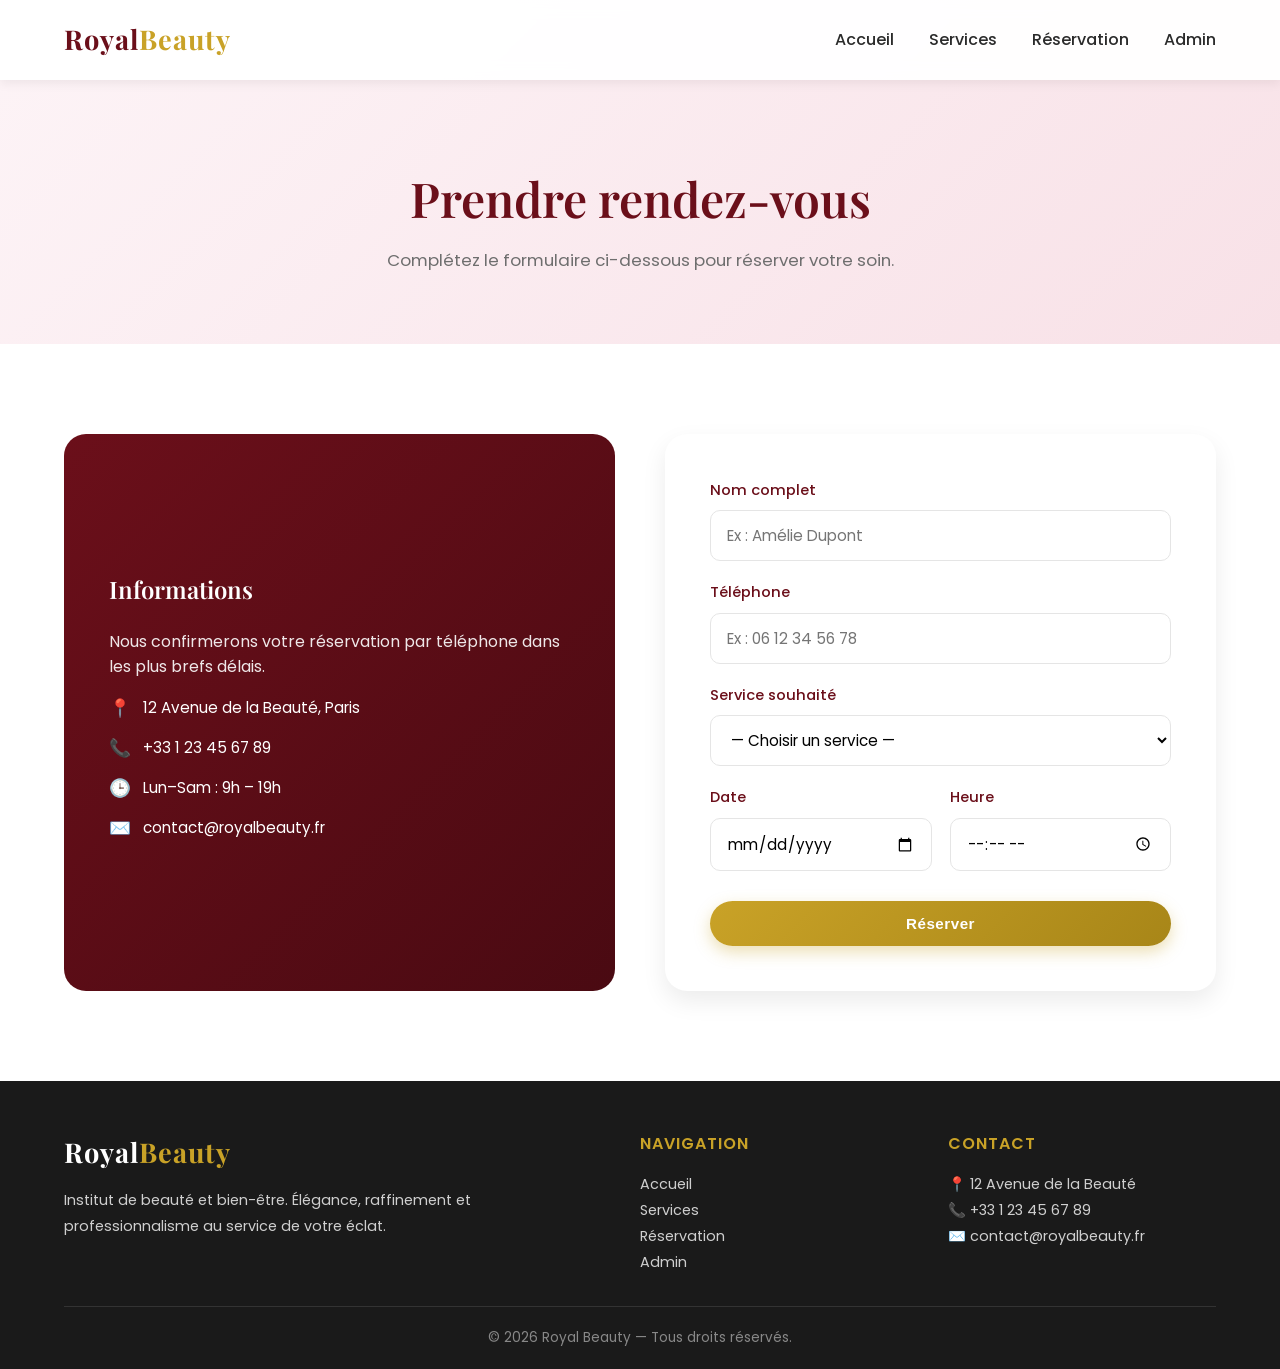
==== booking.html @ 95f502e0 "first commit" ====
<!DOCTYPE html>
<html lang="fr">
<head>
    <meta charset="UTF-8" />
    <meta name="viewport" content="width=device-width, initial-scale=1.0" />
    <title>Réservation – Royal Beauty</title>
    <meta name="description" content="Réservez votre rendez-vous chez Royal Beauty en quelques clics." />
    <link rel="preconnect" href="https://fonts.googleapis.com">
    <link rel="preconnect" href="https://fonts.gstatic.com" crossorigin>
    <link href="https://fonts.googleapis.com/css2?family=Playfair+Display:wght@500;600;700&family=Poppins:wght@300;400;500;600&display=swap" rel="stylesheet">
    <link rel="stylesheet" href="css/style.css" />
</head>
<body>

    <!-- ================= NAVBAR ================= -->
    <nav class="navbar">
        <div class="container nav-container">
            <a href="index.html" class="logo">Royal<span>Beauty</span></a>
            <ul class="nav-links">
                <li><a href="index.html">Accueil</a></li>
                <li><a href="services.html">Services</a></li>
                <li><a href="booking.html">Réservation</a></li>
                <li><a href="dashboard.html">Admin</a></li>
            </ul>
            <div class="burger" aria-label="Menu">
                <span></span><span></span><span></span>
            </div>
        </div>
    </nav>

    <!-- ================= PAGE HEADER ================= -->
    <header class="page-header">
        <div class="container">
            <h1>Prendre rendez-vous</h1>
            <p>Complétez le formulaire ci-dessous pour réserver votre soin.</p>
        </div>
    </header>

    <!-- ================= BOOKING FORM ================= -->
    <section class="section">
        <div class="container">
            <div class="booking-wrap">

                <aside class="booking-side">
                    <h2>Informations</h2>
                    <p>Nous confirmerons votre réservation par téléphone dans les plus brefs délais.</p>
                    <div class="info-line"><span class="info-icon">📍</span> 12 Avenue de la Beauté, Paris</div>
                    <div class="info-line"><span class="info-icon">📞</span> +33 1 23 45 67 89</div>
                    <div class="info-line"><span class="info-icon">🕒</span> Lun–Sam : 9h – 19h</div>
                    <div class="info-line"><span class="info-icon">✉️</span> contact@royalbeauty.fr</div>
                </aside>

                <form id="bookingForm" class="booking-form" novalidate>
                    <div class="form-group">
                        <label for="name">Nom complet</label>
                        <input type="text" id="name" name="name" placeholder="Ex : Amélie Dupont" required />
                    </div>

                    <div class="form-group">
                        <label for="phone">Téléphone</label>
                        <input type="tel" id="phone" name="phone" placeholder="Ex : 06 12 34 56 78" required />
                    </div>

                    <div class="form-group">
                        <label for="service">Service souhaité</label>
                        <select id="service" name="service" required>
                            <option value="">— Choisir un service —</option>
                            <option value="Coiffure">Coiffure</option>
                            <option value="Onglerie">Onglerie</option>
                            <option value="Massage">Massage & Relaxation</option>
                            <option value="Soins du visage">Soins du visage</option>
                            <option value="Épilation">Épilation</option>
                            <option value="Maquillage">Maquillage</option>
                        </select>
                    </div>

                    <div class="form-row">
                        <div class="form-group">
                            <label for="date">Date</label>
                            <input type="date" id="date" name="date" required />
                        </div>
                        <div class="form-group">
                            <label for="time">Heure</label>
                            <input type="time" id="time" name="time" required />
                        </div>
                    </div>

                    <button type="submit" class="btn btn-primary">Réserver</button>
                </form>

            </div>
        </div>
    </section>

    <!-- ================= FOOTER ================= -->
    <footer class="footer">
        <div class="container footer-grid">
            <div>
                <a href="index.html" class="logo">Royal<span>Beauty</span></a>
                <p>Institut de beauté et bien-être. Élégance, raffinement et professionnalisme au service de votre éclat.</p>
            </div>
            <div>
                <h4>Navigation</h4>
                <ul>
                    <li><a href="index.html">Accueil</a></li>
                    <li><a href="services.html">Services</a></li>
                    <li><a href="booking.html">Réservation</a></li>
                    <li><a href="dashboard.html">Admin</a></li>
                </ul>
            </div>
            <div>
                <h4>Contact</h4>
                <ul>
                    <li>📍 12 Avenue de la Beauté</li>
                    <li>📞 +33 1 23 45 67 89</li>
                    <li>✉️ contact@royalbeauty.fr</li>
                </ul>
            </div>
        </div>
        <div class="container footer-bottom">
            © <span id="year"></span> Royal Beauty — Tous droits réservés.
        </div>
    </footer>

    <script src="js/storage.js"></script>
    <script src="js/app.js"></script>
    <script src="js/booking.js"></script>
</body>
</html>
---- css/style.css ----
/* =========================================================
   Royal Connect – Royal Beauty
   Feuille de styles principale
   Palette : Or #C9A227 · Bordeaux #6B0F1A · Rose clair #F8E1E7
   ========================================================= */

/* ---------- Variables & Reset ---------- */
:root {
    --gold: #C9A227;
    --gold-dark: #a88618;
    --burgundy: #6B0F1A;
    --burgundy-dark: #4a0a12;
    --pink: #F8E1E7;
    --pink-soft: #fdf4f7;
    --white: #ffffff;
    --text: #2b2b2b;
    --text-muted: #6e6e6e;
    --shadow-sm: 0 4px 10px rgba(0, 0, 0, 0.06);
    --shadow-md: 0 10px 25px rgba(0, 0, 0, 0.08);
    --shadow-lg: 0 20px 40px rgba(107, 15, 26, 0.15);
    --radius: 14px;
    --radius-lg: 22px;
    --transition: 0.3s ease;
}

* {
    margin: 0;
    padding: 0;
    box-sizing: border-box;
}

html {
    scroll-behavior: smooth;
}

body {
    font-family: 'Poppins', sans-serif;
    color: var(--text);
    background-color: var(--white);
    line-height: 1.6;
    overflow-x: hidden;
}

h1, h2, h3, h4 {
    font-family: 'Playfair Display', serif;
    color: var(--burgundy);
    font-weight: 600;
}

a {
    text-decoration: none;
    color: inherit;
}

img {
    max-width: 100%;
    display: block;
}

/* ---------- Layout helpers ---------- */
.container {
    width: 90%;
    max-width: 1200px;
    margin: 0 auto;
}

.section {
    padding: 90px 0;
}

.section-title {
    text-align: center;
    font-size: 2.4rem;
    margin-bottom: 15px;
}

.section-subtitle {
    text-align: center;
    color: var(--text-muted);
    max-width: 650px;
    margin: 0 auto 50px;
}

.section-title::after {
    content: "";
    display: block;
    width: 70px;
    height: 3px;
    background: var(--gold);
    margin: 15px auto 0;
    border-radius: 3px;
}

/* ---------- Navbar ---------- */
.navbar {
    position: fixed;
    top: 0;
    left: 0;
    width: 100%;
    background: rgba(255, 255, 255, 0.95);
    backdrop-filter: blur(8px);
    box-shadow: var(--shadow-sm);
    z-index: 1000;
    transition: var(--transition);
}

.nav-container {
    display: flex;
    justify-content: space-between;
    align-items: center;
    padding: 18px 0;
}

.logo {
    font-family: 'Playfair Display', serif;
    font-size: 1.7rem;
    font-weight: 700;
    color: var(--burgundy);
    letter-spacing: 1px;
}

.logo span {
    color: var(--gold);
}

.nav-links {
    display: flex;
    list-style: none;
    gap: 35px;
}

.nav-links a {
    font-weight: 500;
    color: var(--text);
    position: relative;
    transition: color var(--transition);
}

.nav-links a::after {
    content: "";
    position: absolute;
    bottom: -6px;
    left: 0;
    width: 0;
    height: 2px;
    background: var(--gold);
    transition: width var(--transition);
}

.burger {
    display: none;
    flex-direction: column;
    gap: 5px;
    cursor: pointer;
    padding: 6px;
}

.burger span {
    width: 26px;
    height: 2px;
    background: var(--burgundy);
    transition: var(--transition);
}

.burger.active span:nth-child(1) { transform: translateY(7px) rotate(45deg); }
.burger.active span:nth-child(2) { opacity: 0; }
.burger.active span:nth-child(3) { transform: translateY(-7px) rotate(-45deg); }

/* ---------- Boutons ---------- */
.btn {
    display: inline-block;
    padding: 14px 34px;
    border-radius: 50px;
    font-weight: 600;
    font-size: 0.95rem;
    letter-spacing: 0.5px;
    cursor: pointer;
    border: none;
    transition: all var(--transition);
    text-align: center;
}

.btn-primary {
    background: linear-gradient(135deg, var(--gold), var(--gold-dark));
    color: var(--white);
    box-shadow: 0 6px 16px rgba(201, 162, 39, 0.35);
}

.btn-primary:hover {
    transform: translateY(-3px);
    box-shadow: 0 10px 24px rgba(201, 162, 39, 0.5);
}

.btn-outline {
    background: transparent;
    color: var(--burgundy);
    border: 2px solid var(--burgundy);
}

.btn-outline:hover {
    background: var(--burgundy);
    color: var(--white);
    transform: translateY(-3px);
}

.btn-burgundy {
    background: var(--burgundy);
    color: var(--white);
}

.btn-burgundy:hover {
    background: var(--burgundy-dark);
    transform: translateY(-3px);
}

/* ---------- Hero ---------- */
.hero {
    min-height: 100vh;
    background: linear-gradient(rgba(107, 15, 26, 0.55), rgba(0, 0, 0, 0.45)),
                url("../images/2149259365.jpg") center/cover no-repeat;
    display: flex;
    align-items: center;
    justify-content: center;
    text-align: center;
    color: var(--white);
    position: relative;
    padding: 100px 20px 60px;
}

.hero-content {
    max-width: 800px;
    animation: fadeUp 1s ease both;
}

.hero h1 {
    font-size: clamp(2.5rem, 6vw, 4.8rem);
    color: var(--white);
    margin-bottom: 20px;
    letter-spacing: 2px;
}

.hero h1 span {
    color: var(--gold);
}

.hero p {
    font-size: 1.25rem;
    font-style: italic;
    margin-bottom: 35px;
    opacity: 0.95;
}

.hero .btn {
    font-size: 1rem;
    padding: 16px 42px;
}

.page-header {
    padding: 160px 0 70px;
    background: linear-gradient(135deg, var(--pink-soft), var(--pink));
    text-align: center;
}

.page-header h1 {
    font-size: 3rem;
    margin-bottom: 10px;
}

.page-header p {
    color: var(--text-muted);
    font-size: 1.05rem;
}

/* ---------- About section ---------- */
.about {
    background: var(--pink-soft);
}

.about-grid {
    display: grid;
    grid-template-columns: 1fr 1fr;
    gap: 60px;
    align-items: center;
}

.about-image img {
    border-radius: var(--radius-lg);
    box-shadow: var(--shadow-lg);
}

.about-text h2 {
    font-size: 2.2rem;
    margin-bottom: 20px;
}

.about-text p {
    color: var(--text-muted);
    margin-bottom: 16px;
}

/* ---------- Services (cards) ---------- */
.services-grid {
    display: grid;
    grid-template-columns: repeat(auto-fit, minmax(260px, 1fr));
    gap: 35px;
}

.service-card {
    background: var(--white);
    border-radius: var(--radius-lg);
    overflow: hidden;
    box-shadow: var(--shadow-sm);
    transition: transform var(--transition), box-shadow var(--transition);
    display: flex;
    flex-direction: column;
}

.service-card:hover {
    transform: translateY(-8px);
    box-shadow: var(--shadow-lg);
}

.service-card .card-image {
    height: 220px;
    overflow: hidden;
}

.service-card .card-image img {
    width: 100%;
    height: 100%;
    object-fit: cover;
    transition: transform 0.6s ease;
}

.service-card:hover .card-image img {
    transform: scale(1.08);
}

.service-card .card-body {
    padding: 25px;
    flex: 1;
    display: flex;
    flex-direction: column;
}

.service-card h3 {
    font-size: 1.4rem;
    margin-bottom: 10px;
}

.service-card p {
    color: var(--text-muted);
    font-size: 0.95rem;
    margin-bottom: 18px;
    flex: 1;
}

.service-card .price {
    display: inline-block;
    color: var(--gold);
    font-weight: 600;
    margin-bottom: 16px;
    font-family: 'Playfair Display', serif;
    font-size: 1.1rem;
}

/* Preview (home) compact card */
.preview-grid {
    display: grid;
    grid-template-columns: repeat(auto-fit, minmax(220px, 1fr));
    gap: 30px;
    margin-bottom: 50px;
}

.preview-card {
    background: var(--white);
    padding: 30px 20px;
    border-radius: var(--radius);
    text-align: center;
    box-shadow: var(--shadow-sm);
    transition: var(--transition);
    border: 1px solid rgba(201, 162, 39, 0.15);
}

.preview-card:hover {
    transform: translateY(-6px);
    box-shadow: var(--shadow-md);
    border-color: var(--gold);
}

.preview-icon {
    width: 70px;
    height: 70px;
    margin: 0 auto 18px;
    display: flex;
    align-items: center;
    justify-content: center;
    border-radius: 50%;
    background: linear-gradient(135deg, var(--pink), var(--pink-soft));
    font-size: 1.8rem;
}

.preview-card h3 {
    font-size: 1.3rem;
    margin-bottom: 8px;
}

.preview-card p {
    color: var(--text-muted);
    font-size: 0.9rem;
}

/* ---------- CTA section ---------- */
.cta {
    background: linear-gradient(135deg, var(--burgundy), var(--burgundy-dark));
    color: var(--white);
    text-align: center;
    padding: 80px 20px;
}

.cta h2 {
    color: var(--white);
    font-size: 2.3rem;
    margin-bottom: 15px;
}

.cta p {
    margin-bottom: 30px;
    opacity: 0.9;
    max-width: 600px;
    margin-left: auto;
    margin-right: auto;
}

/* ---------- Formulaire booking ---------- */
.booking-wrap {
    display: grid;
    grid-template-columns: 1fr 1fr;
    gap: 50px;
    align-items: stretch;
}

.booking-side {
    background: linear-gradient(135deg, var(--burgundy), var(--burgundy-dark));
    color: var(--white);
    padding: 45px;
    border-radius: var(--radius-lg);
    display: flex;
    flex-direction: column;
    justify-content: center;
}

.booking-side h2 {
    color: var(--white);
    margin-bottom: 20px;
}

.booking-side p {
    opacity: 0.9;
    margin-bottom: 14px;
}

.booking-side .info-line {
    display: flex;
    align-items: center;
    gap: 12px;
    margin-bottom: 12px;
    font-size: 0.95rem;
}

.booking-side .info-icon {
    color: var(--gold);
    font-size: 1.1rem;
}

.booking-form {
    background: var(--white);
    padding: 45px;
    border-radius: var(--radius-lg);
    box-shadow: var(--shadow-md);
}

.form-group {
    margin-bottom: 20px;
}

.form-group label {
    display: block;
    margin-bottom: 8px;
    font-weight: 500;
    color: var(--burgundy);
    font-size: 0.92rem;
}

.form-group input,
.form-group select {
    width: 100%;
    padding: 13px 16px;
    border: 1.5px solid #e5e5e5;
    border-radius: 10px;
    font-family: inherit;
    font-size: 0.95rem;
    background: var(--white);
    transition: var(--transition);
}

.form-group input:focus,
.form-group select:focus {
    outline: none;
    border-color: var(--gold);
    box-shadow: 0 0 0 3px rgba(201, 162, 39, 0.15);
}

.form-row {
    display: grid;
    grid-template-columns: 1fr 1fr;
    gap: 18px;
}

.booking-form .btn {
    width: 100%;
    margin-top: 10px;
}

/* ---------- Dashboard ---------- */
.dashboard-section {
    padding: 140px 0 80px;
    background: var(--pink-soft);
    min-height: 100vh;
}

.dashboard-header {
    display: flex;
    justify-content: space-between;
    align-items: center;
    margin-bottom: 30px;
    flex-wrap: wrap;
    gap: 20px;
}

.dashboard-header h1 {
    font-size: 2.2rem;
}

.stats-bar {
    display: grid;
    grid-template-columns: repeat(3, 1fr);
    gap: 20px;
    margin-bottom: 30px;
}

.stat-card {
    background: var(--white);
    padding: 22px;
    border-radius: var(--radius);
    text-align: center;
    box-shadow: var(--shadow-sm);
    display: flex;
    flex-direction: column;
    gap: 4px;
    border-left: 4px solid var(--gold);
}

.stat-card.pending { border-left-color: #e89416; }
.stat-card.validated { border-left-color: #2e9b54; }

.stat-num {
    font-family: 'Playfair Display', serif;
    font-size: 2.2rem;
    font-weight: 700;
    color: var(--burgundy);
}

.stat-label {
    color: var(--text-muted);
    font-size: 0.9rem;
    text-transform: uppercase;
    letter-spacing: 1px;
}

.toolbar {
    display: flex;
    justify-content: space-between;
    align-items: center;
    gap: 15px;
    margin-bottom: 20px;
    flex-wrap: wrap;
}

.filters {
    display: flex;
    gap: 10px;
    flex-wrap: wrap;
}

.filter-btn {
    padding: 9px 20px;
    border: 1.5px solid var(--burgundy);
    background: transparent;
    color: var(--burgundy);
    border-radius: 50px;
    cursor: pointer;
    font-weight: 500;
    font-size: 0.88rem;
    transition: var(--transition);
}

.filter-btn:hover,
.filter-btn.active {
    background: var(--burgundy);
    color: var(--white);
}

.table-wrap {
    background: var(--white);
    border-radius: var(--radius-lg);
    box-shadow: var(--shadow-sm);
    overflow: hidden;
}

.bookings-table {
    width: 100%;
    border-collapse: collapse;
}

.bookings-table thead {
    background: var(--burgundy);
    color: var(--white);
}

.bookings-table th,
.bookings-table td {
    padding: 16px 18px;
    text-align: left;
    font-size: 0.93rem;
}

.bookings-table th {
    font-weight: 600;
    text-transform: uppercase;
    letter-spacing: 0.8px;
    font-size: 0.78rem;
}

.bookings-table tbody tr {
    border-bottom: 1px solid #f0e9ec;
    transition: background var(--transition);
}

.bookings-table tbody tr:hover {
    background: var(--pink-soft);
}

.bookings-table tbody tr:last-child {
    border-bottom: none;
}

.status-badge {
    display: inline-block;
    padding: 5px 13px;
    border-radius: 20px;
    font-size: 0.78rem;
    font-weight: 600;
    letter-spacing: 0.5px;
}

.status-pending {
    background: #fff3e0;
    color: #e89416;
}

.status-validated {
    background: #e6f6ec;
    color: #2e9b54;
}

.actions-cell {
    display: flex;
    gap: 8px;
}

.btn-action {
    width: 34px;
    height: 34px;
    border: none;
    border-radius: 50%;
    cursor: pointer;
    font-size: 1rem;
    font-weight: 700;
    display: inline-flex;
    align-items: center;
    justify-content: center;
    transition: var(--transition);
}

.btn-validate {
    background: #e6f6ec;
    color: #2e9b54;
}

.btn-validate:hover {
    background: #2e9b54;
    color: var(--white);
    transform: scale(1.08);
}

.btn-delete {
    background: #fdecee;
    color: #c0392b;
}

.btn-delete:hover {
    background: #c0392b;
    color: var(--white);
    transform: scale(1.08);
}

.empty-state {
    text-align: center;
    padding: 60px 20px;
    display: none;
}

.empty-state .icon {
    font-size: 3.5rem;
    margin-bottom: 15px;
    opacity: 0.4;
}

.empty-state p {
    color: var(--text-muted);
    font-size: 1.05rem;
}

/* ---------- Footer ---------- */
.footer {
    background: #1a1a1a;
    color: #cfcfcf;
    padding: 50px 0 20px;
}

.footer-grid {
    display: grid;
    grid-template-columns: 2fr 1fr 1fr;
    gap: 40px;
    margin-bottom: 30px;
}

.footer h4 {
    color: var(--gold);
    margin-bottom: 16px;
    font-family: 'Poppins', sans-serif;
    font-size: 1rem;
    letter-spacing: 1px;
    text-transform: uppercase;
}

.footer .logo {
    color: var(--white);
    margin-bottom: 14px;
    display: inline-block;
}

.footer p,
.footer li {
    font-size: 0.9rem;
    line-height: 1.8;
}

.footer ul {
    list-style: none;
}

.footer a {
    color: #cfcfcf;
    transition: color var(--transition);
}

.footer a:hover {
    color: var(--gold);
}

.footer-bottom {
    border-top: 1px solid #333;
    padding-top: 20px;
    text-align: center;
    font-size: 0.85rem;
    color: #888;
}

/* ---------- Toast notifications ---------- */
.toast-container {
    position: fixed;
    top: 100px;
    right: 25px;
    z-index: 2000;
    display: flex;
    flex-direction: column;
    gap: 12px;
}

.toast {
    background: var(--white);
    padding: 14px 20px;
    border-radius: 12px;
    box-shadow: var(--shadow-lg);
    display: flex;
    align-items: center;
    gap: 12px;
    min-width: 280px;
    transform: translateX(120%);
    opacity: 0;
    transition: transform 0.4s ease, opacity 0.4s ease;
    border-left: 4px solid var(--gold);
}

.toast.show {
    transform: translateX(0);
    opacity: 1;
}

.toast-success { border-left-color: #2e9b54; }
.toast-error { border-left-color: #c0392b; }
.toast-info { border-left-color: #2980b9; }

.toast-icon {
    width: 28px;
    height: 28px;
    border-radius: 50%;
    display: inline-flex;
    align-items: center;
    justify-content: center;
    color: var(--white);
    font-weight: 700;
    flex-shrink: 0;
}

.toast-success .toast-icon { background: #2e9b54; }
.toast-error .toast-icon { background: #c0392b; }
.toast-info .toast-icon { background: #2980b9; }

.toast-msg {
    font-size: 0.92rem;
    color: var(--text);
}


/* ---------- Animations ---------- */
@keyframes fadeUp {
    from { opacity: 0; transform: translateY(30px); }
    to { opacity: 1; transform: translateY(0); }
}

@keyframes fadeIn {
    from { opacity: 0; }
    to { opacity: 1; }
}

.fade-in {
    animation: fadeIn 0.8s ease both;
}

/* ---------- Responsive ---------- */
@media (max-width: 900px) {
    .section { padding: 70px 0; }

    .about-grid,
    .booking-wrap {
        grid-template-columns: 1fr;
        gap: 35px;
    }

    .footer-grid {
        grid-template-columns: 1fr 1fr;
    }

    .stats-bar {
        grid-template-columns: 1fr;
    }
}

@media (max-width: 720px) {
    .burger { display: flex; }

    .nav-links {
        position: absolute;
        top: 100%;
        left: 0;
        width: 100%;
        flex-direction: column;
        background: var(--white);
        padding: 20px 0;
        gap: 18px;
        text-align: center;
        box-shadow: var(--shadow-sm);
        transform: translateY(-20px);
        opacity: 0;
        pointer-events: none;
        transition: var(--transition);
    }

    .nav-links.open {
        transform: translateY(0);
        opacity: 1;
        pointer-events: auto;
    }

    .hero p { font-size: 1.05rem; }
    .section-title { font-size: 1.9rem; }

    .booking-form,
    .booking-side { padding: 30px; }

    .form-row { grid-template-columns: 1fr; }

    .footer-grid { grid-template-columns: 1fr; gap: 30px; }

    .page-header { padding: 130px 0 50px; }
    .page-header h1 { font-size: 2.2rem; }

    .dashboard-section { padding: 120px 0 60px; }

    /* Responsive table → cards */
    .bookings-table thead { display: none; }
    .bookings-table,
    .bookings-table tbody,
    .bookings-table tr,
    .bookings-table td {
        display: block;
        width: 100%;
    }
    .bookings-table tr {
        background: var(--white);
        margin-bottom: 14px;
        border-radius: var(--radius);
        padding: 10px 6px;
        box-shadow: var(--shadow-sm);
        border-bottom: none !important;
    }
    .bookings-table td {
        display: flex;
        justify-content: space-between;
        align-items: center;
        padding: 10px 16px;
        border-bottom: 1px dashed #eee;
    }
    .bookings-table td:last-child { border-bottom: none; }
    .bookings-table td::before {
        content: attr(data-label);
        font-weight: 600;
        color: var(--burgundy);
        font-size: 0.78rem;
        text-transform: uppercase;
        letter-spacing: 0.5px;
    }
    .actions-cell { justify-content: flex-end; }

    .toast-container { right: 15px; left: 15px; top: 90px; }
    .toast { min-width: auto; width: 100%; }
}




/* ---------- Bouton danger ---------- */
.btn-danger {
    background: linear-gradient(135deg, #c0392b, #962d22);
    color: var(--white);
    box-shadow: 0 6px 16px rgba(192, 57, 43, 0.35);
}

.btn-danger:hover {
    transform: translateY(-3px);
    box-shadow: 0 10px 24px rgba(192, 57, 43, 0.5);
}

/* ---------- Dashboard actions (header) ---------- */
.dashboard-actions {
    display: flex;
    gap: 12px;
    flex-wrap: wrap;
}

/* ---------- Page de connexion ---------- */
.login-page {
    min-height: 100vh;
    display: flex;
    background:
        linear-gradient(135deg, rgba(107, 15, 26, 0.92), rgba(74, 10, 18, 0.95)),
        url("../images/2149259365.jpg") center/cover no-repeat;
    padding: 40px 20px;
    position: relative;
}

.login-wrap {
    width: 100%;
    max-width: 460px;
    margin: auto;
    position: relative;
}

.login-back {
    position: absolute;
    top: -30px;
    left: 0;
    color: rgba(255, 255, 255, 0.85);
    font-size: 0.9rem;
    transition: color var(--transition);
}

.login-back:hover {
    color: var(--gold);
}

.login-card {
    background: var(--white);
    padding: 45px 40px;
    border-radius: var(--radius-lg);
    box-shadow: 0 30px 60px rgba(0, 0, 0, 0.3);
    animation: fadeUp 0.6s ease both;
}

.login-brand {
    text-align: center;
    margin-bottom: 35px;
}

.login-brand .logo {
    font-size: 2rem;
}

.login-tag {
    color: var(--text-muted);
    font-size: 0.9rem;
    margin-top: 6px;
    letter-spacing: 1px;
    text-transform: uppercase;
}

.login-form .btn {
    width: 100%;
    margin-top: 8px;
}

.login-hint {
    margin-top: 22px;
    padding: 12px 15px;
    background: var(--pink-soft);
    border-radius: 10px;
    font-size: 0.85rem;
    color: var(--text-muted);
    text-align: center;
    border-left: 3px solid var(--gold);
}

.login-hint code {
    background: var(--white);
    padding: 2px 8px;
    border-radius: 4px;
    font-family: 'Courier New', monospace;
    color: var(--burgundy);
    font-weight: 600;
}

/* ---------- Modal de confirmation ---------- */
.modal-backdrop {
    position: fixed;
    inset: 0;
    background: rgba(30, 10, 15, 0.55);
    backdrop-filter: blur(3px);
    z-index: 3000;
    display: flex;
    align-items: center;
    justify-content: center;
    padding: 20px;
    opacity: 0;
    transition: opacity 0.25s ease;
}

.modal-backdrop.show {
    opacity: 1;
}

.modal {
    background: var(--white);
    border-radius: var(--radius-lg);
    padding: 35px 32px 28px;
    max-width: 440px;
    width: 100%;
    text-align: center;
    box-shadow: var(--shadow-lg);
    transform: translateY(20px) scale(0.97);
    transition: transform 0.25s ease;
}

.modal-backdrop.show .modal {
    transform: translateY(0) scale(1);
}

.modal-icon {
    width: 64px;
    height: 64px;
    margin: 0 auto 18px;
    border-radius: 50%;
    background: linear-gradient(135deg, var(--pink), var(--pink-soft));
    color: var(--burgundy);
    font-size: 1.8rem;
    font-weight: 700;
    display: flex;
    align-items: center;
    justify-content: center;
}

.modal-icon.danger {
    background: linear-gradient(135deg, #fdecee, #fbd5d9);
    color: #c0392b;
}

.modal-title {
    font-size: 1.4rem;
    margin-bottom: 10px;
}

.modal-message {
    color: var(--text-muted);
    font-size: 0.95rem;
    margin-bottom: 26px;
    line-height: 1.6;
}

.modal-actions {
    display: flex;
    gap: 12px;
    justify-content: center;
    flex-wrap: wrap;
}

.modal-actions .btn {
    flex: 1;
    min-width: 130px;
    padding: 12px 20px;
}

@media (max-width: 480px) {
    .login-card { padding: 35px 25px; }
    .modal { padding: 30px 22px 22px; }
    .modal-actions { flex-direction: column-reverse; }
    .modal-actions .btn { width: 100%; }
}
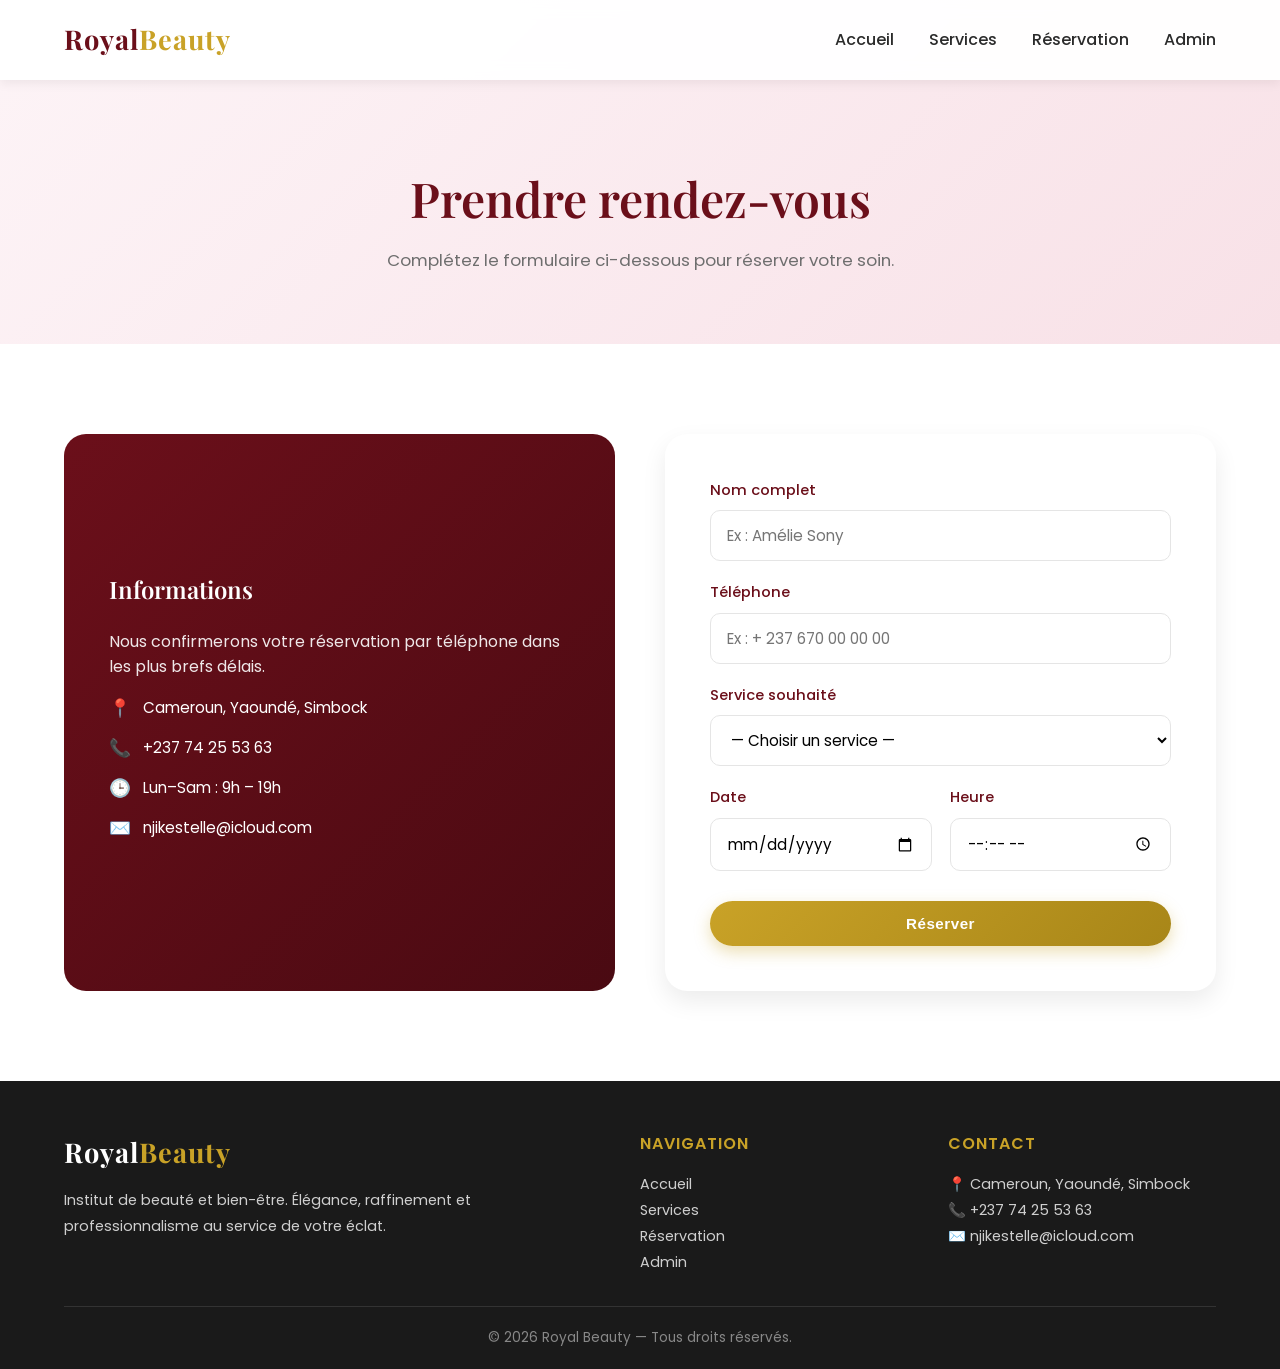
==== commit b2412b27: "AJout de infos de contact" ====
--- a/booking.html
+++ b/booking.html
@@ -44,21 +44,21 @@
                 <aside class="booking-side">
                     <h2>Informations</h2>
                     <p>Nous confirmerons votre réservation par téléphone dans les plus brefs délais.</p>
-                    <div class="info-line"><span class="info-icon">📍</span> 12 Avenue de la Beauté, Paris</div>
-                    <div class="info-line"><span class="info-icon">📞</span> +33 1 23 45 67 89</div>
+                    <div class="info-line"><span class="info-icon">📍</span> Cameroun, Yaoundé, Simbock</div>
+                    <div class="info-line"><span class="info-icon">📞</span> +237 74 25 53 63</div>
                     <div class="info-line"><span class="info-icon">🕒</span> Lun–Sam : 9h – 19h</div>
-                    <div class="info-line"><span class="info-icon">✉️</span> contact@royalbeauty.fr</div>
+                    <div class="info-line"><span class="info-icon">✉️</span> njikestelle@icloud.com</div>
                 </aside>
 
                 <form id="bookingForm" class="booking-form" novalidate>
                     <div class="form-group">
                         <label for="name">Nom complet</label>
-                        <input type="text" id="name" name="name" placeholder="Ex : Amélie Dupont" required />
+                        <input type="text" id="name" name="name" placeholder="Ex : Amélie Sony" required />
                     </div>
 
                     <div class="form-group">
                         <label for="phone">Téléphone</label>
-                        <input type="tel" id="phone" name="phone" placeholder="Ex : 06 12 34 56 78" required />
+                        <input type="tel" id="phone" name="phone" placeholder="Ex : + 237 670 00 00 00" required />
                     </div>
 
                     <div class="form-group">
@@ -111,9 +111,9 @@
             <div>
                 <h4>Contact</h4>
                 <ul>
-                    <li>📍 12 Avenue de la Beauté</li>
-                    <li>📞 +33 1 23 45 67 89</li>
-                    <li>✉️ contact@royalbeauty.fr</li>
+                    <li>📍 Cameroun, Yaoundé, Simbock</li>
+                    <li>📞 +237 74 25 53 63</li>
+                    <li>✉️ njikestelle@icloud.com</li>
                 </ul>
             </div>
         </div>
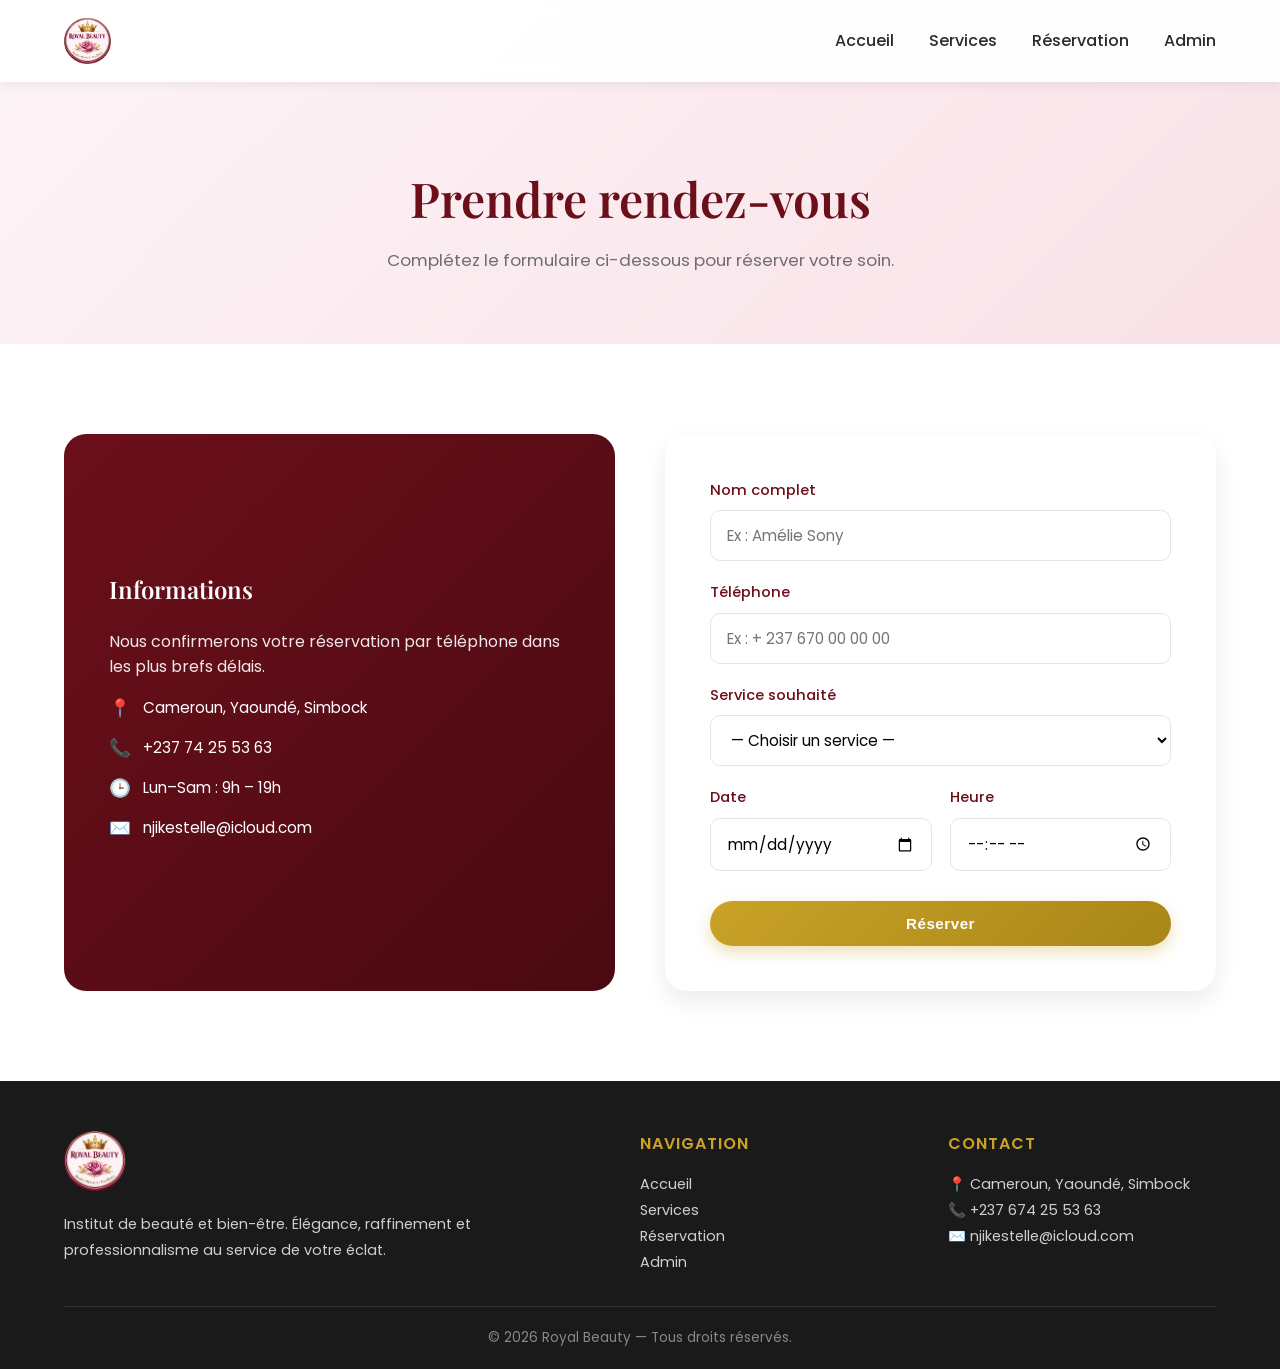
==== commit 57305ece: "AJout de la galerie" ====
--- a/booking.html
+++ b/booking.html
@@ -5,17 +5,35 @@
     <meta name="viewport" content="width=device-width, initial-scale=1.0" />
     <title>Réservation – Royal Beauty</title>
     <meta name="description" content="Réservez votre rendez-vous chez Royal Beauty en quelques clics." />
+
+    <!-- Open Graph / Facebook -->
+    <meta property="og:type" content="website" />
+    <meta property="og:site_name" content="Royal Beauty" />
+    <meta property="og:title" content="Réservation – Royal Beauty" />
+    <meta property="og:description" content="Réservez votre rendez-vous chez Royal Beauty en quelques clics." />
+    <meta property="og:image" content="images/logo.png" />
+    <meta property="og:image:alt" content="Logo Royal Beauty" />
+    <meta property="og:url" content="booking.html" />
+    <meta property="og:locale" content="fr_FR" />
+
+    <!-- Twitter -->
+    <meta name="twitter:card" content="summary_large_image" />
+    <meta name="twitter:title" content="Réservation – Royal Beauty" />
+    <meta name="twitter:description" content="Réservez votre rendez-vous chez Royal Beauty en quelques clics." />
+    <meta name="twitter:image" content="images/logo.png" />
+
     <link rel="preconnect" href="https://fonts.googleapis.com">
     <link rel="preconnect" href="https://fonts.gstatic.com" crossorigin>
     <link href="https://fonts.googleapis.com/css2?family=Playfair+Display:wght@500;600;700&family=Poppins:wght@300;400;500;600&display=swap" rel="stylesheet">
     <link rel="stylesheet" href="css/style.css" />
+    <link rel="icon" type="image/png" href="images/logo.png" />
 </head>
 <body>
 
     <!-- ================= NAVBAR ================= -->
     <nav class="navbar">
         <div class="container nav-container">
-            <a href="index.html" class="logo">Royal<span>Beauty</span></a>
+            <a href="index.html" class="logo"><img src="images/logo.png" alt="Royal Beauty" /></a>
             <ul class="nav-links">
                 <li><a href="index.html">Accueil</a></li>
                 <li><a href="services.html">Services</a></li>
@@ -96,7 +114,7 @@
     <footer class="footer">
         <div class="container footer-grid">
             <div>
-                <a href="index.html" class="logo">Royal<span>Beauty</span></a>
+                <a href="index.html" class="logo"><img src="images/logo.png" alt="Royal Beauty" /></a>
                 <p>Institut de beauté et bien-être. Élégance, raffinement et professionnalisme au service de votre éclat.</p>
             </div>
             <div>
@@ -112,7 +130,7 @@
                 <h4>Contact</h4>
                 <ul>
                     <li>📍 Cameroun, Yaoundé, Simbock</li>
-                    <li>📞 +237 74 25 53 63</li>
+                    <li>📞 +237 674 25 53 63</li>
                     <li>✉️ njikestelle@icloud.com</li>
                 </ul>
             </div>
--- a/css/style.css
+++ b/css/style.css
@@ -123,6 +123,13 @@
     color: var(--gold);
 }
 
+.logo img {
+    height: 46px;
+    width: auto;
+    display: block;
+    border-radius: 8px;
+}
+
 .nav-links {
     display: flex;
     list-style: none;
@@ -213,11 +220,9 @@
     transform: translateY(-3px);
 }
 
-/* ---------- Hero ---------- */
+/* ---------- Hero (carrousel) ---------- */
 .hero {
     min-height: 100vh;
-    background: linear-gradient(rgba(107, 15, 26, 0.55), rgba(0, 0, 0, 0.45)),
-                url("../images/2149259365.jpg") center/cover no-repeat;
     display: flex;
     align-items: center;
     justify-content: center;
@@ -225,11 +230,80 @@
     color: var(--white);
     position: relative;
     padding: 100px 20px 60px;
+    overflow: hidden;
+}
+
+.hero-slides {
+    position: absolute;
+    inset: 0;
+    z-index: 0;
+}
+
+.hero-slide {
+    position: absolute;
+    inset: 0;
+    background-size: cover;
+    background-position: center;
+    background-repeat: no-repeat;
+    opacity: 0;
+    transition: opacity 1.2s ease-in-out;
+    transform: scale(1.05);
+}
+
+.hero-slide.active {
+    opacity: 1;
+    animation: heroZoom 7s ease-in-out forwards;
+}
+
+.hero-slides::after {
+    content: "";
+    position: absolute;
+    inset: 0;
+    background: linear-gradient(rgba(107, 15, 26, 0.55), rgba(0, 0, 0, 0.45));
+    z-index: 1;
+    pointer-events: none;
+}
+
+@keyframes heroZoom {
+    from { transform: scale(1.05); }
+    to   { transform: scale(1.12); }
 }
 
 .hero-content {
+    position: relative;
+    z-index: 2;
     max-width: 800px;
     animation: fadeUp 1s ease both;
+}
+
+.hero-dots {
+    position: absolute;
+    bottom: 32px;
+    left: 50%;
+    transform: translateX(-50%);
+    display: flex;
+    gap: 12px;
+    z-index: 3;
+}
+
+.hero-dot {
+    width: 12px;
+    height: 12px;
+    border-radius: 50%;
+    border: 2px solid rgba(255, 255, 255, 0.75);
+    background: transparent;
+    cursor: pointer;
+    padding: 0;
+    transition: background var(--transition), transform var(--transition), border-color var(--transition);
+}
+
+.hero-dot:hover {
+    transform: scale(1.15);
+}
+
+.hero-dot.active {
+    background: var(--gold);
+    border-color: var(--gold);
 }
 
 .hero h1 {
@@ -730,6 +804,180 @@
 .empty-state p {
     color: var(--text-muted);
     font-size: 1.05rem;
+}
+
+/* ---------- Galerie (collage créatif) ---------- */
+.gallery-section {
+    position: relative;
+    overflow: hidden;
+    background: linear-gradient(180deg, var(--white) 0%, var(--pink-soft) 100%);
+}
+
+.gallery-bg-decor {
+    position: absolute;
+    top: -120px;
+    right: -120px;
+    width: 380px;
+    height: 380px;
+    background: radial-gradient(circle, rgba(201, 162, 39, 0.18), transparent 70%);
+    border-radius: 50%;
+    pointer-events: none;
+    z-index: 0;
+}
+
+.gallery-bg-decor::after {
+    content: "";
+    position: absolute;
+    bottom: -500px;
+    left: -300px;
+    width: 460px;
+    height: 460px;
+    background: radial-gradient(circle, rgba(107, 15, 26, 0.12), transparent 70%);
+    border-radius: 50%;
+}
+
+.gallery-section .container {
+    position: relative;
+    z-index: 1;
+}
+
+.gallery {
+    display: grid;
+    grid-template-columns: repeat(6, 1fr);
+    grid-auto-rows: 170px;
+    gap: 22px;
+    margin-top: 55px;
+    padding: 20px 10px 40px;
+}
+
+.gallery-item {
+    position: relative;
+    margin: 0;
+    background: var(--white);
+    padding: 10px 10px 34px;
+    border-radius: 6px;
+    box-shadow: 0 12px 30px rgba(107, 15, 26, 0.15);
+    overflow: hidden;
+    cursor: pointer;
+    transition: transform 0.55s cubic-bezier(0.22, 1, 0.36, 1),
+                box-shadow 0.4s ease;
+    will-change: transform;
+}
+
+.gallery-item img {
+    width: 100%;
+    height: 100%;
+    object-fit: cover;
+    display: block;
+    border-radius: 3px;
+    transition: transform 0.8s ease, filter 0.4s ease;
+    filter: saturate(0.92);
+}
+
+.gallery-item::before {
+    content: "";
+    position: absolute;
+    inset: 10px 10px 34px;
+    border-radius: 3px;
+    background: linear-gradient(180deg, transparent 55%, rgba(107, 15, 26, 0.55));
+    opacity: 0;
+    transition: opacity 0.4s ease;
+    z-index: 2;
+    pointer-events: none;
+}
+
+.gallery-item::after {
+    content: "";
+    position: absolute;
+    inset: 0;
+    border-radius: 6px;
+    border: 2px solid transparent;
+    pointer-events: none;
+    transition: border-color 0.35s ease;
+}
+
+.gallery-item:hover {
+    transform: scale(1.06) rotate(0deg) translate(0, 0) !important;
+    box-shadow: 0 25px 55px rgba(107, 15, 26, 0.28);
+    z-index: 20;
+}
+
+.gallery-item:hover img {
+    transform: scale(1.08);
+    filter: saturate(1.1);
+}
+
+.gallery-item:hover::before { opacity: 1; }
+.gallery-item:hover::after { border-color: var(--gold); }
+
+/* Placement asymétrique + rotations (effet collage/polaroid) */
+.gallery-item:nth-child(1) {
+    grid-column: 1 / 3;
+    grid-row: 1 / 3;
+    transform: rotate(-2.2deg);
+    z-index: 2;
+}
+.gallery-item:nth-child(2) {
+    grid-column: 3 / 5;
+    grid-row: 1 / 2;
+    transform: translateY(18px) rotate(1.4deg);
+    z-index: 3;
+}
+.gallery-item:nth-child(3) {
+    grid-column: 5 / 7;
+    grid-row: 1 / 3;
+    transform: rotate(2deg);
+    z-index: 2;
+}
+.gallery-item:nth-child(4) {
+    grid-column: 3 / 5;
+    grid-row: 2 / 3;
+    transform: translateY(-12px) rotate(-1.5deg);
+    z-index: 4;
+}
+.gallery-item:nth-child(5) {
+    grid-column: 1 / 3;
+    grid-row: 3 / 4;
+    transform: translateY(-14px) rotate(1.8deg);
+    z-index: 3;
+}
+.gallery-item:nth-child(6) {
+    grid-column: 3 / 5;
+    grid-row: 3 / 5;
+    transform: rotate(-1.6deg);
+    z-index: 2;
+}
+.gallery-item:nth-child(7) {
+    grid-column: 5 / 7;
+    grid-row: 3 / 5;
+    transform: translateY(10px) rotate(2.2deg);
+    z-index: 2;
+}
+.gallery-item:nth-child(8) {
+    grid-column: 1 / 3;
+    grid-row: 4 / 5;
+    transform: translateY(-8px) rotate(-2deg);
+    z-index: 3;
+}
+
+/* Tablette : grille 4 colonnes, rotations réduites */
+@media (max-width: 960px) {
+    .gallery { grid-template-columns: repeat(4, 1fr); grid-auto-rows: 150px; gap: 18px; }
+    .gallery-item:nth-child(1) { grid-column: 1 / 3; grid-row: 1 / 3; transform: rotate(-1.5deg); }
+    .gallery-item:nth-child(2) { grid-column: 3 / 5; grid-row: 1 / 2; transform: rotate(1deg); }
+    .gallery-item:nth-child(3) { grid-column: 3 / 5; grid-row: 2 / 3; transform: rotate(-1deg); }
+    .gallery-item:nth-child(4) { grid-column: 1 / 3; grid-row: 3 / 4; transform: rotate(1.2deg); }
+    .gallery-item:nth-child(5) { grid-column: 3 / 5; grid-row: 3 / 4; transform: rotate(-1.5deg); }
+    .gallery-item:nth-child(6) { grid-column: 1 / 3; grid-row: 4 / 5; transform: rotate(-1deg); }
+    .gallery-item:nth-child(7) { grid-column: 3 / 5; grid-row: 4 / 5; transform: rotate(1.5deg); }
+    .gallery-item:nth-child(8) { grid-column: 1 / 5; grid-row: 5 / 6; transform: rotate(-0.8deg); }
+}
+
+/* Mobile : colonne simple, pas de rotation */
+@media (max-width: 600px) {
+    .gallery { grid-template-columns: 1fr; grid-auto-rows: 240px; gap: 22px; }
+    .gallery-item { transform: none !important; padding: 8px 8px 26px; }
+    .gallery-item:nth-child(n) { grid-column: 1 / 2; grid-row: auto; }
 }
 
 /* ---------- Footer ---------- */
@@ -986,7 +1234,7 @@
     min-height: 100vh;
     display: flex;
     background:
-        linear-gradient(135deg, rgba(107, 15, 26, 0.92), rgba(74, 10, 18, 0.95)),
+        linear-gradient(135deg, rgba(107, 15, 26, 0.62), rgba(74, 10, 18, 0.95)),
         url("../images/2149259365.jpg") center/cover no-repeat;
     padding: 40px 20px;
     position: relative;
@@ -1027,6 +1275,17 @@
 
 .login-brand .logo {
     font-size: 2rem;
+}
+
+.login-brand .logo img {
+    height: 90px;
+    margin: 0 auto 6px;
+    border-radius: 12px;
+}
+
+.footer .logo img {
+    height: 60px;
+    border-radius: 10px;
 }
 
 .login-tag {
@@ -1051,6 +1310,28 @@
     color: var(--text-muted);
     text-align: center;
     border-left: 3px solid var(--gold);
+}
+
+.login-contact {
+    list-style: none;
+    margin: 28px auto 0;
+    padding: 18px 22px;
+    background: rgba(255, 255, 255, 0.08);
+    border: 1px solid rgba(255, 255, 255, 0.18);
+    border-radius: var(--radius);
+    backdrop-filter: blur(6px);
+    text-align: center;
+}
+
+.login-contact li {
+    color: rgba(255, 255, 255, 0.92);
+    font-size: 0.9rem;
+    padding: 6px 0;
+    letter-spacing: 0.3px;
+}
+
+.login-contact li + li {
+    border-top: 1px solid rgba(255, 255, 255, 0.1);
 }
 
 .login-hint code {
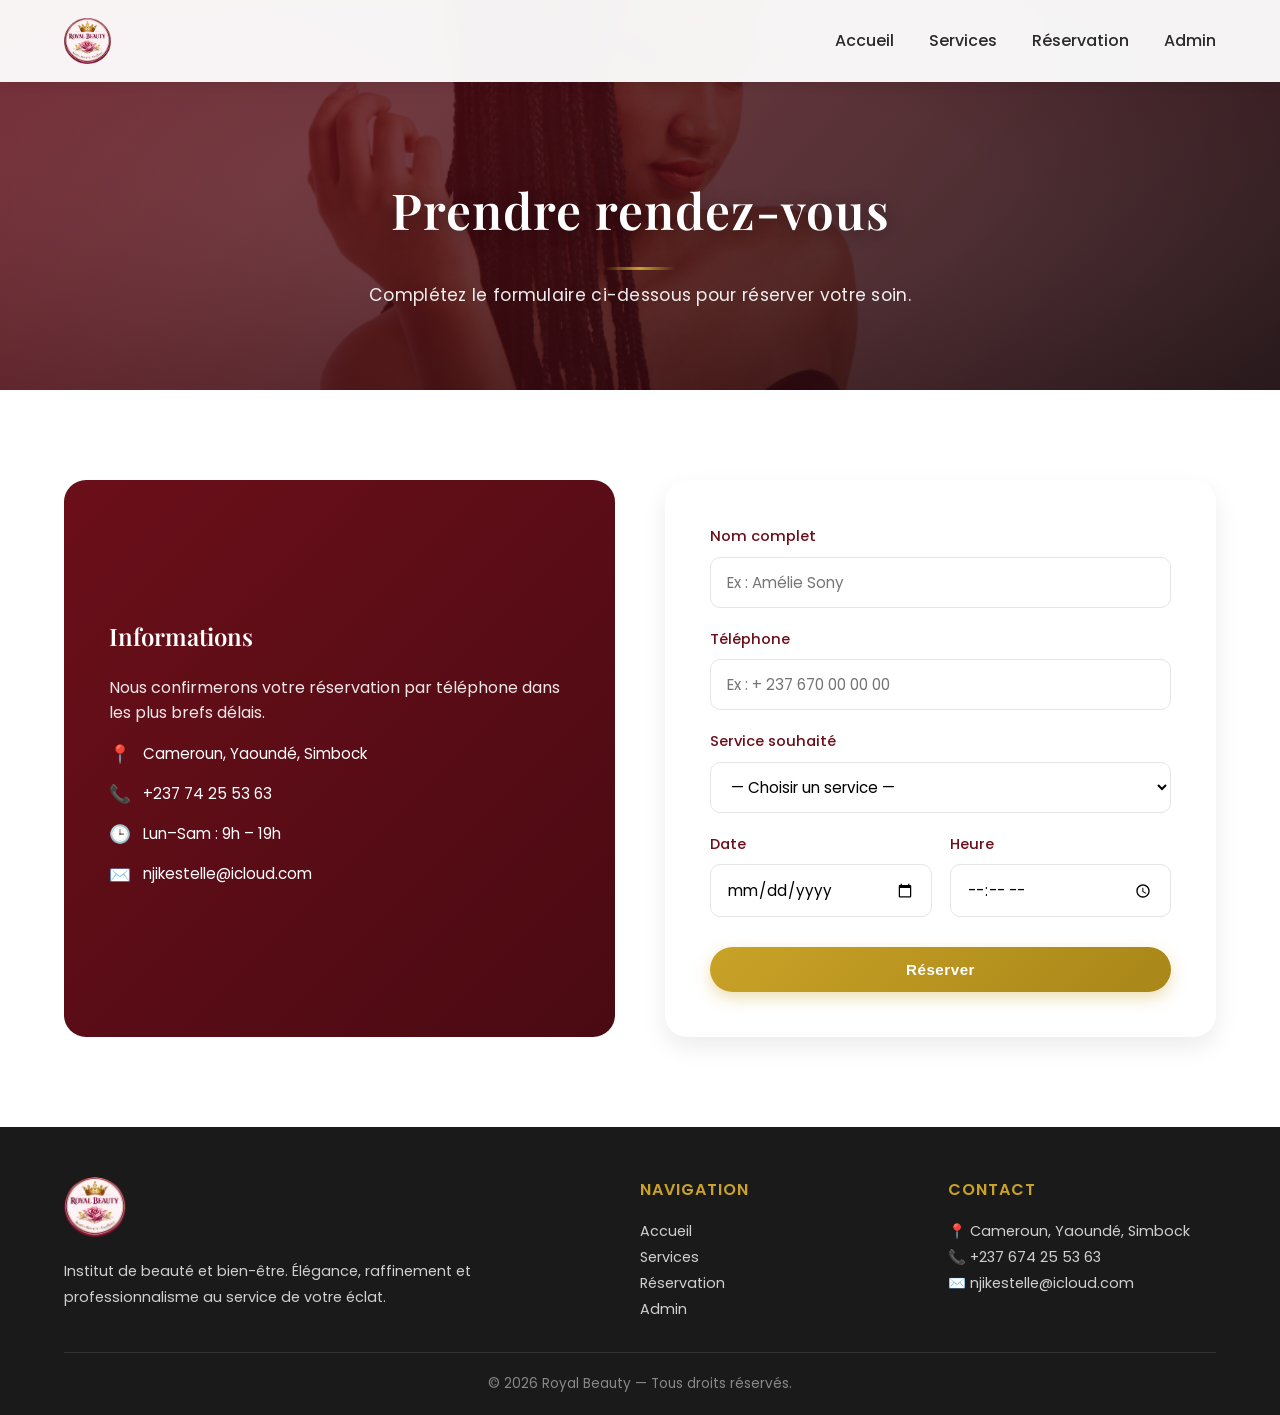
==== commit 60c315b4: "Ajout des images sur la section des services phares a laccueil" ====
--- a/booking.html
+++ b/booking.html
@@ -47,7 +47,7 @@
     </nav>
 
     <!-- ================= PAGE HEADER ================= -->
-    <header class="page-header">
+    <header class="page-header page-header-booking">
         <div class="container">
             <h1>Prendre rendez-vous</h1>
             <p>Complétez le formulaire ci-dessous pour réserver votre soin.</p>
--- a/css/style.css
+++ b/css/style.css
@@ -330,20 +330,76 @@
 }
 
 .page-header {
-    padding: 160px 0 70px;
-    background: linear-gradient(135deg, var(--pink-soft), var(--pink));
+    position: relative;
+    padding: 170px 20px 80px;
     text-align: center;
-}
+    color: var(--white);
+    overflow: hidden;
+    background: linear-gradient(135deg, var(--burgundy), var(--burgundy-dark));
+    isolation: isolate;
+}
+
+/* Image de fond avec léger zoom animé */
+.page-header::before {
+    content: "";
+    position: absolute;
+    inset: 0;
+    background-image: var(--header-img, none);
+    background-size: cover;
+    background-position: center;
+    z-index: -2;
+    transform: scale(1.05);
+    animation: headerSlowZoom 18s ease-in-out infinite alternate;
+}
+
+/* Overlay dégradé bordeaux/noir pour la lisibilité */
+.page-header::after {
+    content: "";
+    position: absolute;
+    inset: 0;
+    background:
+        linear-gradient(135deg, rgba(107, 15, 26, 0.78) 0%, rgba(24, 6, 9, 0.85) 100%),
+        radial-gradient(ellipse at center, transparent 40%, rgba(0, 0, 0, 0.4));
+    z-index: -1;
+}
+
+@keyframes headerSlowZoom {
+    from { transform: scale(1.05); }
+    to   { transform: scale(1.15); }
+}
+
+.page-header .container { position: relative; z-index: 1; }
 
 .page-header h1 {
-    font-size: 3rem;
-    margin-bottom: 10px;
+    color: var(--white);
+    font-size: 3.1rem;
+    margin-bottom: 12px;
+    letter-spacing: 1px;
+    text-shadow: 0 2px 18px rgba(0, 0, 0, 0.35);
+}
+
+.page-header h1::after {
+    content: "";
+    display: block;
+    width: 70px;
+    height: 3px;
+    background: linear-gradient(90deg, transparent, var(--gold), transparent);
+    margin: 18px auto 0;
 }
 
 .page-header p {
-    color: var(--text-muted);
-    font-size: 1.05rem;
-}
+    color: rgba(255, 255, 255, 0.92);
+    font-size: 1.08rem;
+    letter-spacing: 0.3px;
+    max-width: 620px;
+    margin: 0 auto;
+}
+
+/* Variantes : image de fond spécifique à chaque page */
+.page-header-services  { --header-img: url("../images/2149820448.jpg.jpeg"); }
+.page-header-booking   { --header-img: url("../images/1394.jpg"); }
+.page-header-dashboard { --header-img: url("../images/2150286069.jpg"); padding: 150px 20px 55px; }
+.page-header-dashboard h1 { font-size: 2.6rem; }
 
 /* ---------- About section ---------- */
 .about {
@@ -482,6 +538,216 @@
 .preview-card p {
     color: var(--text-muted);
     font-size: 0.9rem;
+}
+
+/* ---------- Showcase "Des soins signature" ---------- */
+.services-showcase {
+    background: linear-gradient(135deg, #180609 0%, #2a0f15 55%, var(--burgundy-dark) 100%);
+    color: var(--white);
+    position: relative;
+    overflow: hidden;
+}
+
+.services-showcase::before,
+.services-showcase::after {
+    content: "";
+    position: absolute;
+    border-radius: 50%;
+    pointer-events: none;
+}
+
+.services-showcase::before {
+    top: -220px;
+    right: -220px;
+    width: 620px;
+    height: 620px;
+    background: radial-gradient(circle, rgba(201, 162, 39, 0.16), transparent 65%);
+}
+
+.services-showcase::after {
+    bottom: -260px;
+    left: -220px;
+    width: 560px;
+    height: 560px;
+    background: radial-gradient(circle, rgba(248, 225, 231, 0.08), transparent 65%);
+}
+
+.services-showcase .container { position: relative; z-index: 1; }
+
+.showcase-eyebrow {
+    display: block;
+    text-align: center;
+    color: var(--gold);
+    font-size: 0.8rem;
+    letter-spacing: 5px;
+    text-transform: uppercase;
+    margin-bottom: 14px;
+    font-weight: 500;
+}
+
+.showcase-title {
+    color: var(--white);
+    margin-bottom: 16px;
+}
+
+.showcase-title span {
+    color: var(--gold);
+    font-style: italic;
+    font-weight: 500;
+}
+
+.showcase-subtitle {
+    color: rgba(255, 255, 255, 0.72);
+    margin-bottom: 30px;
+}
+
+.showcase-grid {
+    display: grid;
+    grid-template-columns: repeat(4, 1fr);
+    gap: 26px;
+    margin: 70px 0 40px;
+    padding: 10px 0 30px;
+}
+
+.showcase-item {
+    position: relative;
+    display: block;
+    height: 440px;
+    border-radius: var(--radius-lg);
+    overflow: hidden;
+    background-size: cover;
+    background-position: center;
+    box-shadow: 0 20px 45px rgba(0, 0, 0, 0.4);
+    color: var(--white);
+    transition: transform 0.6s cubic-bezier(0.22, 1, 0.36, 1),
+                box-shadow 0.4s ease;
+}
+
+/* Effet zigzag : cartes alternées haut/bas */
+.showcase-item:nth-child(odd)  { transform: translateY(-22px); }
+.showcase-item:nth-child(even) { transform: translateY(22px); }
+
+/* Overlay dégradé permanent pour la lisibilité */
+.showcase-item::before {
+    content: "";
+    position: absolute;
+    inset: 0;
+    background: linear-gradient(180deg,
+                rgba(0, 0, 0, 0) 0%,
+                rgba(0, 0, 0, 0.15) 40%,
+                rgba(10, 2, 5, 0.92) 100%);
+    transition: background 0.45s ease;
+    z-index: 1;
+}
+
+/* Liseré doré animé en bas de carte */
+.showcase-item::after {
+    content: "";
+    position: absolute;
+    bottom: 0;
+    left: 0;
+    right: 0;
+    height: 3px;
+    background: linear-gradient(90deg, transparent, var(--gold), transparent);
+    transform: scaleX(0);
+    transform-origin: center;
+    transition: transform 0.55s ease;
+    z-index: 3;
+}
+
+.showcase-num {
+    position: absolute;
+    top: 18px;
+    left: 24px;
+    font-family: 'Playfair Display', serif;
+    font-size: 3.2rem;
+    font-weight: 700;
+    color: var(--gold);
+    line-height: 1;
+    text-shadow: 0 2px 18px rgba(0, 0, 0, 0.6);
+    opacity: 0.92;
+    z-index: 2;
+    transition: transform 0.5s ease, opacity 0.4s ease;
+}
+
+.showcase-content {
+    position: absolute;
+    bottom: 0;
+    left: 0;
+    right: 0;
+    padding: 28px 26px 26px;
+    z-index: 2;
+    transform: translateY(58px);
+    transition: transform 0.55s cubic-bezier(0.22, 1, 0.36, 1);
+}
+
+.showcase-content h3 {
+    color: var(--white);
+    font-size: 1.55rem;
+    margin-bottom: 10px;
+    letter-spacing: 0.4px;
+}
+
+.showcase-content p {
+    color: rgba(255, 255, 255, 0.88);
+    font-size: 0.93rem;
+    line-height: 1.55;
+    margin-bottom: 16px;
+    opacity: 0;
+    transition: opacity 0.4s ease 0.05s;
+}
+
+.showcase-cta {
+    display: inline-block;
+    color: var(--gold);
+    font-weight: 600;
+    font-size: 0.88rem;
+    letter-spacing: 2px;
+    text-transform: uppercase;
+    opacity: 0;
+    transition: opacity 0.4s ease 0.12s, letter-spacing 0.3s ease;
+}
+
+.showcase-item:hover {
+    transform: translateY(-32px) !important;
+    box-shadow: 0 32px 65px rgba(0, 0, 0, 0.55);
+}
+
+.showcase-item:hover::before {
+    background: linear-gradient(180deg,
+                rgba(107, 15, 26, 0.15) 0%,
+                rgba(107, 15, 26, 0.45) 40%,
+                rgba(10, 2, 5, 0.95) 100%);
+}
+
+.showcase-item:hover::after { transform: scaleX(1); }
+.showcase-item:hover .showcase-num { transform: translateX(4px) scale(1.08); opacity: 1; }
+.showcase-item:hover .showcase-content { transform: translateY(0); }
+.showcase-item:hover .showcase-content p,
+.showcase-item:hover .showcase-cta { opacity: 1; }
+.showcase-item:hover .showcase-cta { letter-spacing: 3px; }
+
+.showcase-footer {
+    text-align: center;
+    margin-top: 50px;
+    position: relative;
+    z-index: 1;
+}
+
+/* Responsive */
+@media (max-width: 1000px) {
+    .showcase-grid { grid-template-columns: repeat(2, 1fr); gap: 22px; }
+    .showcase-item:nth-child(odd),
+    .showcase-item:nth-child(even) { transform: translateY(0); }
+    .showcase-item:hover { transform: translateY(-10px) !important; }
+}
+
+@media (max-width: 560px) {
+    .showcase-grid { grid-template-columns: 1fr; margin: 45px 0 30px; }
+    .showcase-item { height: 380px; }
+    .showcase-content { transform: translateY(0); }
+    .showcase-content p,
+    .showcase-cta { opacity: 1; }
 }
 
 /* ---------- CTA section ---------- */
@@ -598,14 +864,14 @@
 
 /* ---------- Dashboard ---------- */
 .dashboard-section {
-    padding: 140px 0 80px;
+    padding: 50px 0 80px;
     background: var(--pink-soft);
-    min-height: 100vh;
+    min-height: 60vh;
 }
 
 .dashboard-header {
     display: flex;
-    justify-content: space-between;
+    justify-content: flex-end;
     align-items: center;
     margin-bottom: 30px;
     flex-wrap: wrap;
@@ -1163,10 +1429,12 @@
 
     .footer-grid { grid-template-columns: 1fr; gap: 30px; }
 
-    .page-header { padding: 130px 0 50px; }
+    .page-header { padding: 130px 20px 55px; }
     .page-header h1 { font-size: 2.2rem; }
-
-    .dashboard-section { padding: 120px 0 60px; }
+    .page-header-dashboard { padding: 120px 20px 45px; }
+    .page-header-dashboard h1 { font-size: 2rem; }
+
+    .dashboard-section { padding: 40px 0 60px; }
 
     /* Responsive table → cards */
     .bookings-table thead { display: none; }
